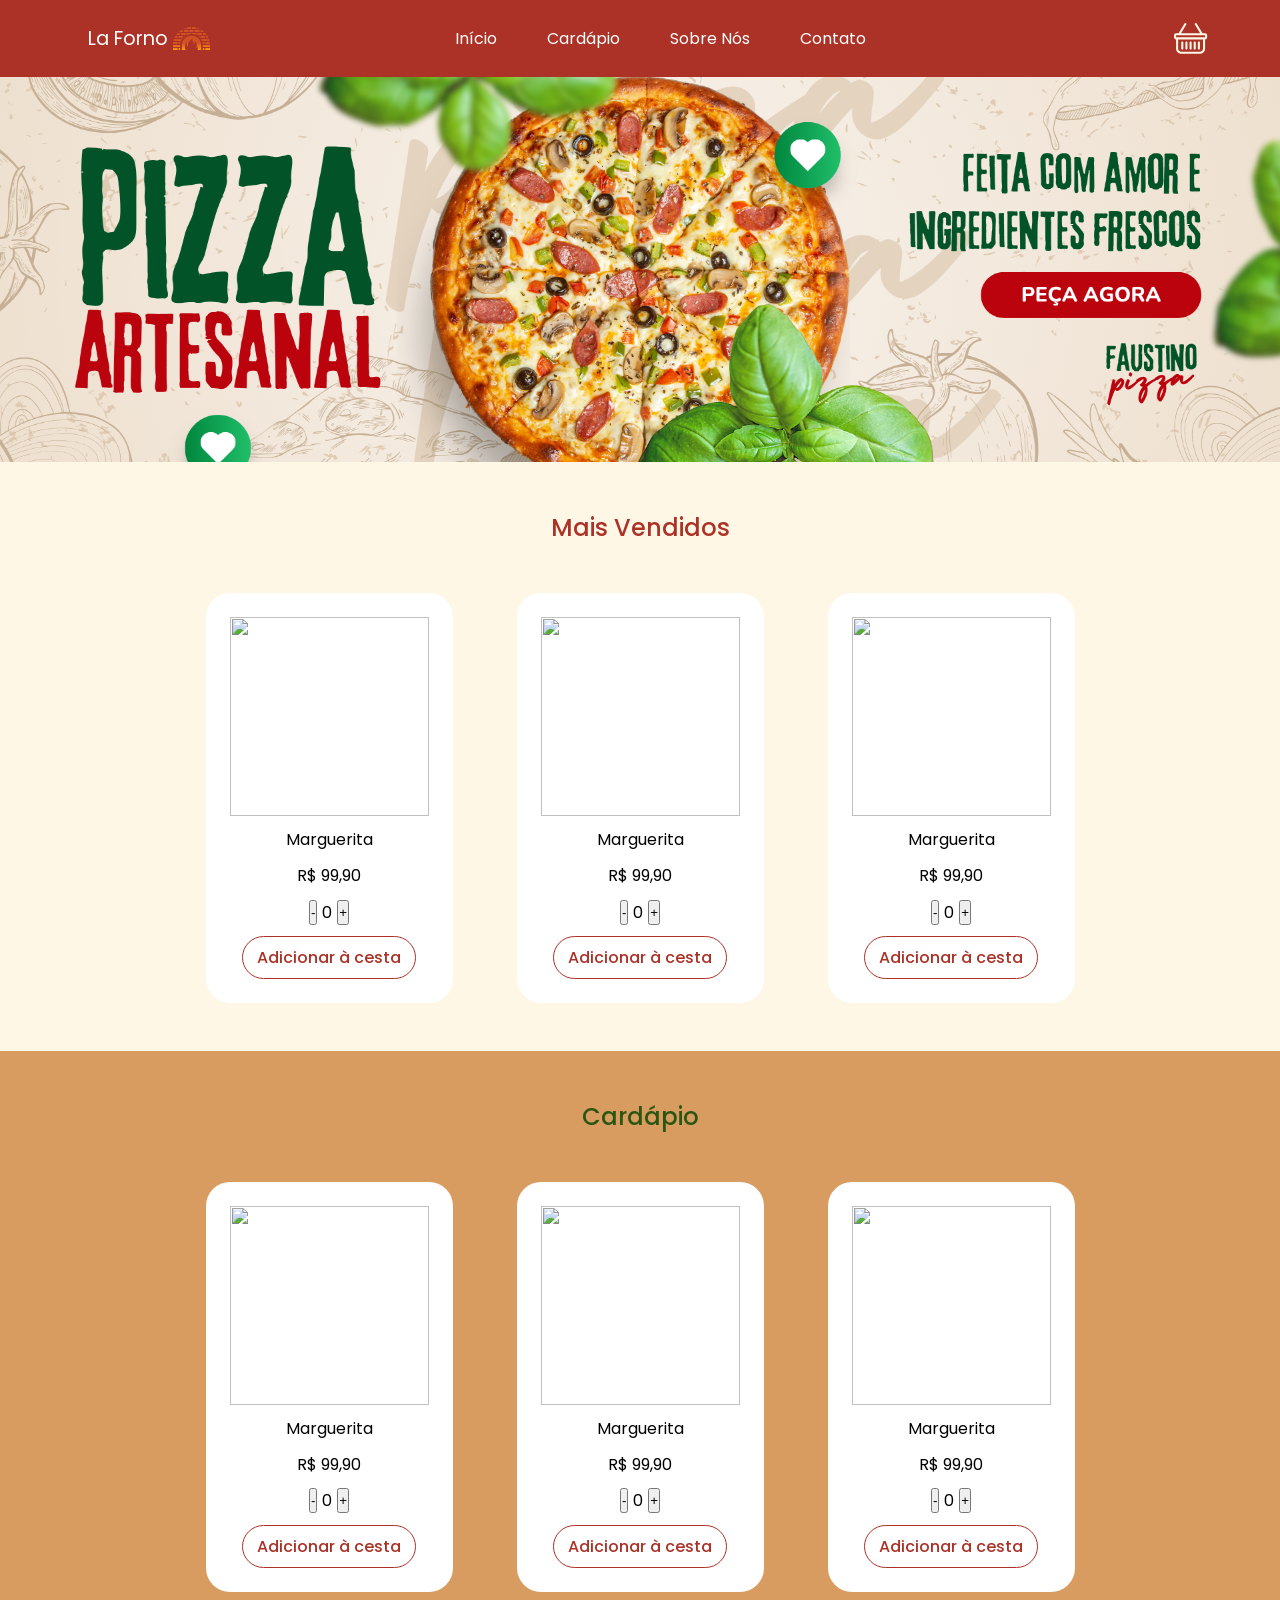
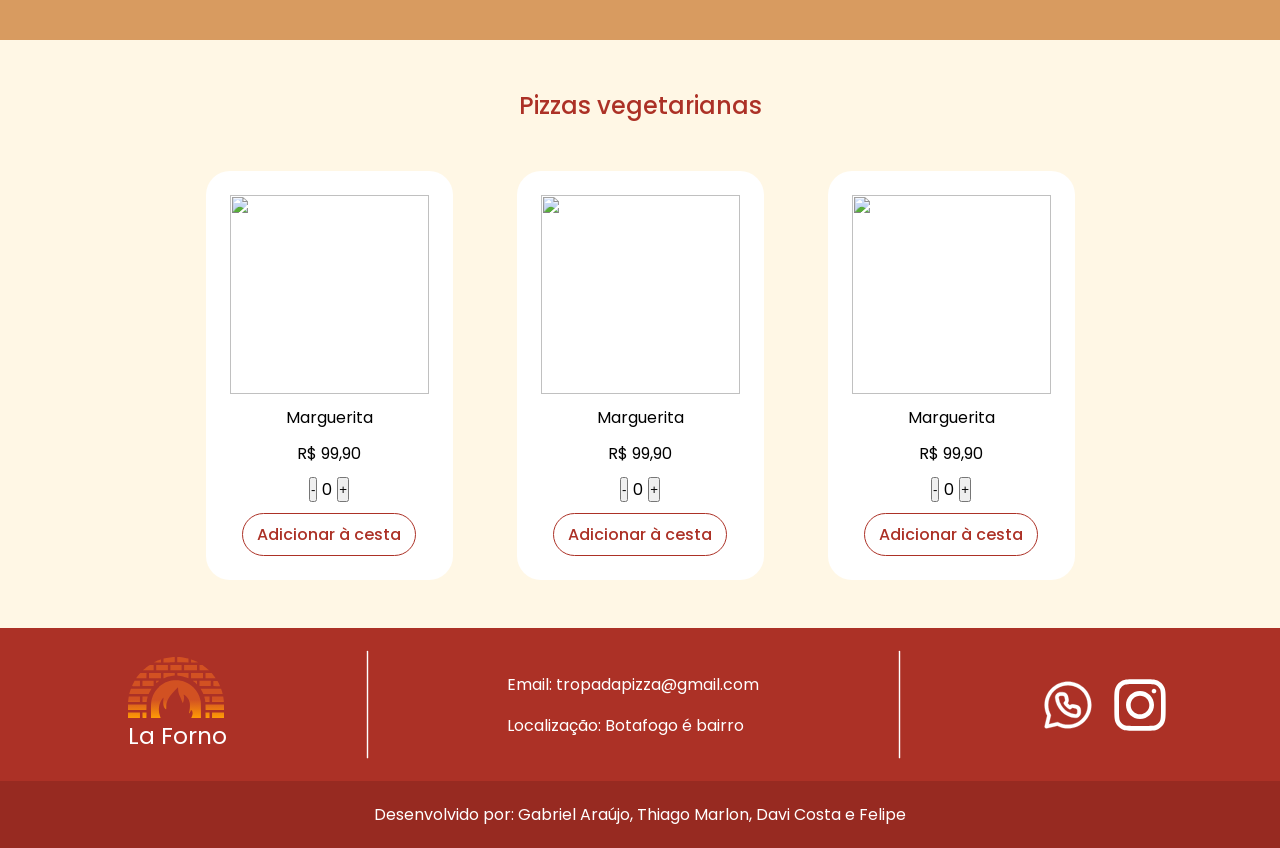
==== index.html @ f23b2d24 "Commit inicial" ====
<!DOCTYPE mais-vendidos__textohtml>
<html lang="pt-BR">
<head>
    <meta charset="UTF-8">
    <meta name="viewport" content="width=device-width, initial-scale=1.0">
    <link rel="stylesheet" href="styles/header.css">
    <link rel="shortcut icon" href="assets/Favicon.svg" type="image/x-icon">
    <title>La Forno</title>
</head>
<body>
    <header class="cabecalho">
        <div class="cabecalho__logo">
            <h1 class="cabecalho__logo__texto">La Forno</h1>
            <img class="cabecalho__logo__imagem" src="assets/forno 1 (Traced).svg" alt="">
        </div>
        <nav class="cabecalho__navbar">
            <ul class="cabecalho__navbar__lista">
                <li class="cabecalho__navbar__lista__item"><a href="https://maisqueumjogo.com.br/wp-content/uploads/2020/10/memebotafogo3.png">Início</a></li>
                <li class="cabecalho__navbar__lista__item"><a href="https://vascaino.net/wp-content/uploads/2025/05/loide-augusto-1024x563.jpg">Cardápio</a></li>
                <li class="cabecalho__navbar__lista__item"><a href="assets/w0fu52c6a8t61.jpg">Sobre Nós</a></li>
                <li class="cabecalho__navbar__lista__item"><a href="assets/w0fu52c6a8t61.jpg">Contato</a></li>
            </ul>
        </nav>
        <a class="cabecalho__carrinho" href="assets/w0fu52c6a8t61.jpg"><img src="assets/carrinho.svg" alt=""></a>
    </header>

    <section class="banner">
        <img src="assets/banner.svg" alt="">
    </section>

    <main class="mais-vendidos">
        <h2 class="mais-vendidos__texto">Mais Vendidos</h2>
        <div class="mais-vendidos__produtos">
            <div class="vendidos__produtos__card">
                <img class="vendidos__produtos__card__pizza" src="assets/pizzas/pizza_margueita.svg" alt="">
                <p>Marguerita</p>
                <p>R$ 99,90</p>
                <div class="vendidos__produtos__card__quantidade">
                    <button>-</button>
                    <p>0</p>
                    <button>+</button>
                </div>
                <a class="vendidos__produtos__card__link" href="assets/w0fu52c6a8t61.jpg">Adicionar à cesta</a>
            </div>
            <div class="vendidos__produtos__card">
                <img class="vendidos__produtos__card__pizza" src="assets/pizzas/pizza_margueita.svg" alt="">
                <p>Marguerita</p>
                <p>R$ 99,90</p>
                <div class="vendidos__produtos__card__quantidade">
                    <button>-</button>
                    <p>0</p>
                    <button>+</button>
                </div>
                <a class="vendidos__produtos__card__link" href="assets/w0fu52c6a8t61.jpg">Adicionar à cesta</a>
            </div>
            <div class="vendidos__produtos__card">
                <img class="vendidos__produtos__card__pizza" src="assets/pizzas/pizza_margueita.svg" alt="">
                <p>Marguerita</p>
                <p>R$ 99,90</p>
                <div class="vendidos__produtos__card__quantidade">
                    <button>-</button>
                    <p>0</p>
                    <button>+</button>
                </div>
                <a class="vendidos__produtos__card__link" href="https://vascaino.net/wp-content/uploads/2025/05/loide-augusto-1024x563.jpg">Adicionar à cesta</a>
            </div>
        </div>
    </main>

    <section class="mais-vendidos cardapio">
        <h2 class="mais-vendidos__texto cardapio__texto">Cardápio</h2>
        <div class="mais-vendidos__produtos">
            <div class="vendidos__produtos__card">
                <img class="vendidos__produtos__card__pizza" src="assets/pizzas/pizza_margueita.svg" alt="">
                <p>Marguerita</p>
                <p>R$ 99,90</p>
                <div class="vendidos__produtos__card__quantidade">
                    <button>-</button>
                    <p>0</p>
                    <button>+</button>
                </div>
                <a class="vendidos__produtos__card__link" href="assets/w0fu52c6a8t61.jpg">Adicionar à cesta</a>
            </div>
            <div class="vendidos__produtos__card">
                <img class="vendidos__produtos__card__pizza" src="assets/pizzas/pizza_margueita.svg" alt="">
                <p>Marguerita</p>
                <p>R$ 99,90</p>
                <div class="vendidos__produtos__card__quantidade">
                    <button>-</button>
                    <p>0</p>
                    <button>+</button>
                </div>
                <a class="vendidos__produtos__card__link" href="assets/w0fu52c6a8t61.jpg">Adicionar à cesta</a>
            </div>
            <div class="vendidos__produtos__card">
                <img class="vendidos__produtos__card__pizza" src="assets/pizzas/pizza_margueita.svg" alt="">
                <p>Marguerita</p>
                <p>R$ 99,90</p>
                <div class="vendidos__produtos__card__quantidade">
                    <button>-</button>
                    <p>0</p>
                    <button>+</button>
                </div>
                <a class="vendidos__produtos__card__link" href="assets/w0fu52c6a8t61.jpg">Adicionar à cesta</a>
            </div>
        </div>
    </section>

    <section class="mais-vendidos vegetariano">
        <h2 class="mais-vendidos__texto vegetariano__texto">Pizzas vegetarianas</h2>
        <div class="mais-vendidos__produtos">
            <div class="vendidos__produtos__card">
                <img class="vendidos__produtos__card__pizza" src="assets/pizzas/pizza_margueita.svg" alt="">
                <p>Marguerita</p>
                <p>R$ 99,90</p>
                <div class="vendidos__produtos__card__quantidade">
                    <button>-</button>
                    <p>0</p>
                    <button>+</button>
                </div>
                <a class="vendidos__produtos__card__link" href="assets/w0fu52c6a8t61.jpg">Adicionar à cesta</a>
            </div>
            <div class="vendidos__produtos__card">
                <img class="vendidos__produtos__card__pizza" src="assets/pizzas/pizza_margueita.svg" alt="">
                <p>Marguerita</p>
                <p>R$ 99,90</p>
                <div class="vendidos__produtos__card__quantidade">
                    <button>-</button>
                    <p>0</p>
                    <button>+</button>
                </div>
                <a class="vendidos__produtos__card__link" href="assets/w0fu52c6a8t61.jpg">Adicionar à cesta</a>
            </div>
            <div class="vendidos__produtos__card">
                <img class="vendidos__produtos__card__pizza" src="assets/pizzas/pizza_margueita.svg" alt="">
                <p>Marguerita</p>
                <p>R$ 99,90</p>
                <div class="vendidos__produtos__card__quantidade">
                    <button>-</button>
                    <p>0</p>
                    <button>+</button>
                </div>
                <a class="vendidos__produtos__card__link" href="assets/w0fu52c6a8t61.jpg">Adicionar à cesta</a>
            </div>
        </div>
    </section>

    <footer class="footer">
        <div class="footer_superior">
            <div class="footer_superior__logo">
                <img src="assets/forno 1 (Traced).svg" alt="">
                <p>La Forno</p>
            </div>

            <div class="line"><img src="assets/line-xl-svgrepo-com.svg" alt=""></div>

            <div class="footer__superior__informacoes">
                <p>Email: tropadapizza@gmail.com</p>
                <p>Localização: Botafogo é bairro</p>
            </div>

            <div class="line"><img src="assets/line-xl-svgrepo-com.svg" alt=""></div>

            <div class="footer__superior__contatos">
                <a href="assets/w0fu52c6a8t61.jpg"><img src="assets/whatsapp-svgrepo-com.svg" alt=""></a>
                <a href="#"><img src="assets/instagram-svgrepo-com.svg" alt=""></a>
            </div>
        </div>
        <div class="footer_infeior">
            <h3>Desenvolvido por: Gabriel Araújo, Thiago Marlon, Davi Costa e Felipe</h3>
        </div>
    </footer>

</body>
</html>
---- styles/header.css ----
@import url('https://fonts.googleapis.com/css2?family=Poppins:ital,wght@0,100;0,200;0,300;0,400;0,500;0,600;0,700;0,800;0,900;1,100;1,200;1,300;1,400;1,500;1,600;1,700;1,800;1,900&display=swap');

@import url(banner.css);
@import url(mais-vendidos.css);
@import url(cardapio.css);
@import url(footer.css);

* {
    padding: 0;
    margin: 0;
}

body {
    font-family: "Poppins", sans-serif
}

:root { 
    --vermelho-principal: #AC3126;
    --vermelho-secundario: #972A21;
    --bege-background_1: #FFF7E5;
    --bege_escuro-background_2: #D89B60;

    --texto-branco: #FFFFFF;
    --texto-preto: #222222;
    --texto-verde: #2B5611;

}

.cabecalho {
    background-color: var(--vermelho-principal);
    display: flex;
    gap: 50px;
    justify-content: space-between;
    width: auto ;
    padding: 0.5em;
}

.cabecalho__logo {
    display: flex;
    align-items: center;
    gap: 5px;
    padding: 1em;
    color: var(--texto-branco);
    margin-left: 4em;
}

.cabecalho__logo__texto {
    font-size: 1.2rem;
    font-weight: 400;
}

.cabecalho__navbar {
    display: flex;
    align-items: center;
}

.cabecalho__navbar__lista {
    display: flex;
    gap: 50px;
    list-style-type: none;
    margin-right: 5em;
}

.cabecalho__navbar__lista a{
    text-decoration: none;
    color: var(--texto-branco);
}

.cabecalho__logo__imagem {
    width: 2.3em;
}

.cabecalho__carrinho {
    margin-right: 4em;
    display: flex;
}

.cabecalho__carrinho img {
    width: 2.1em;
}
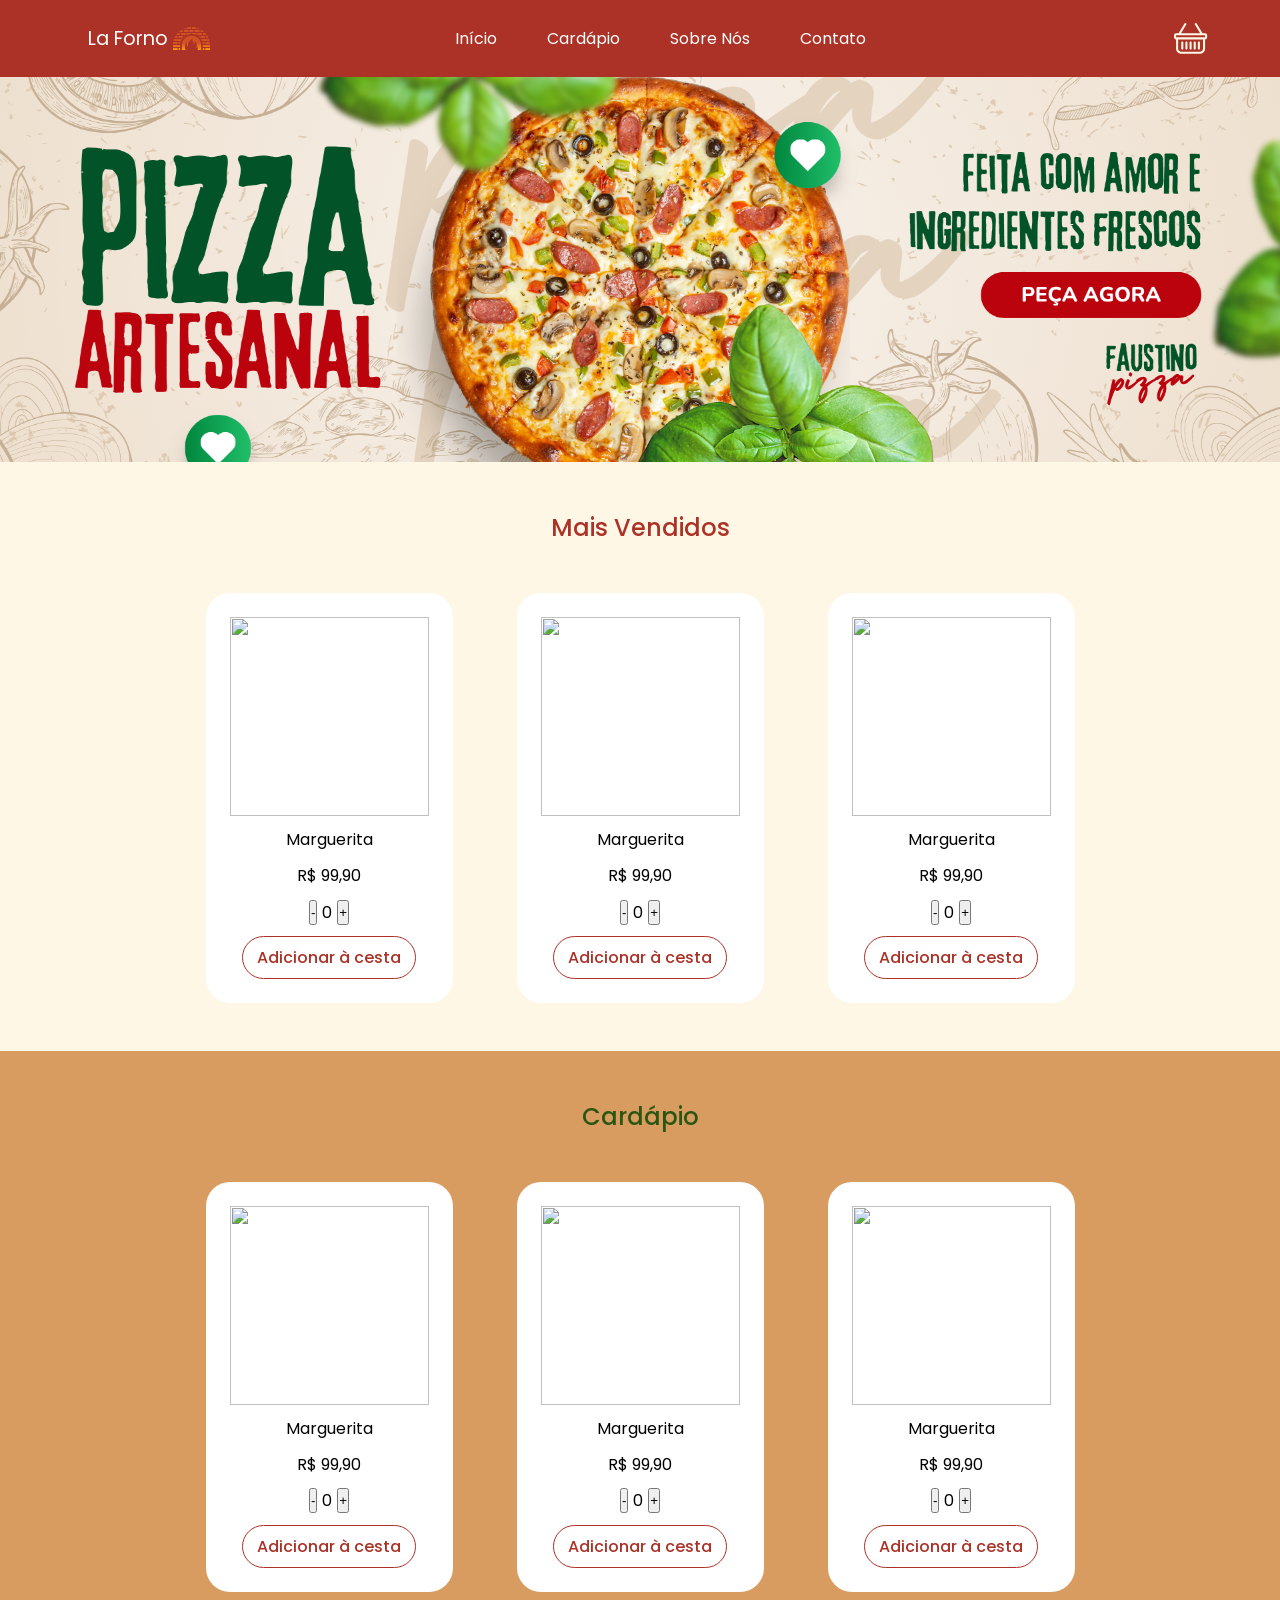
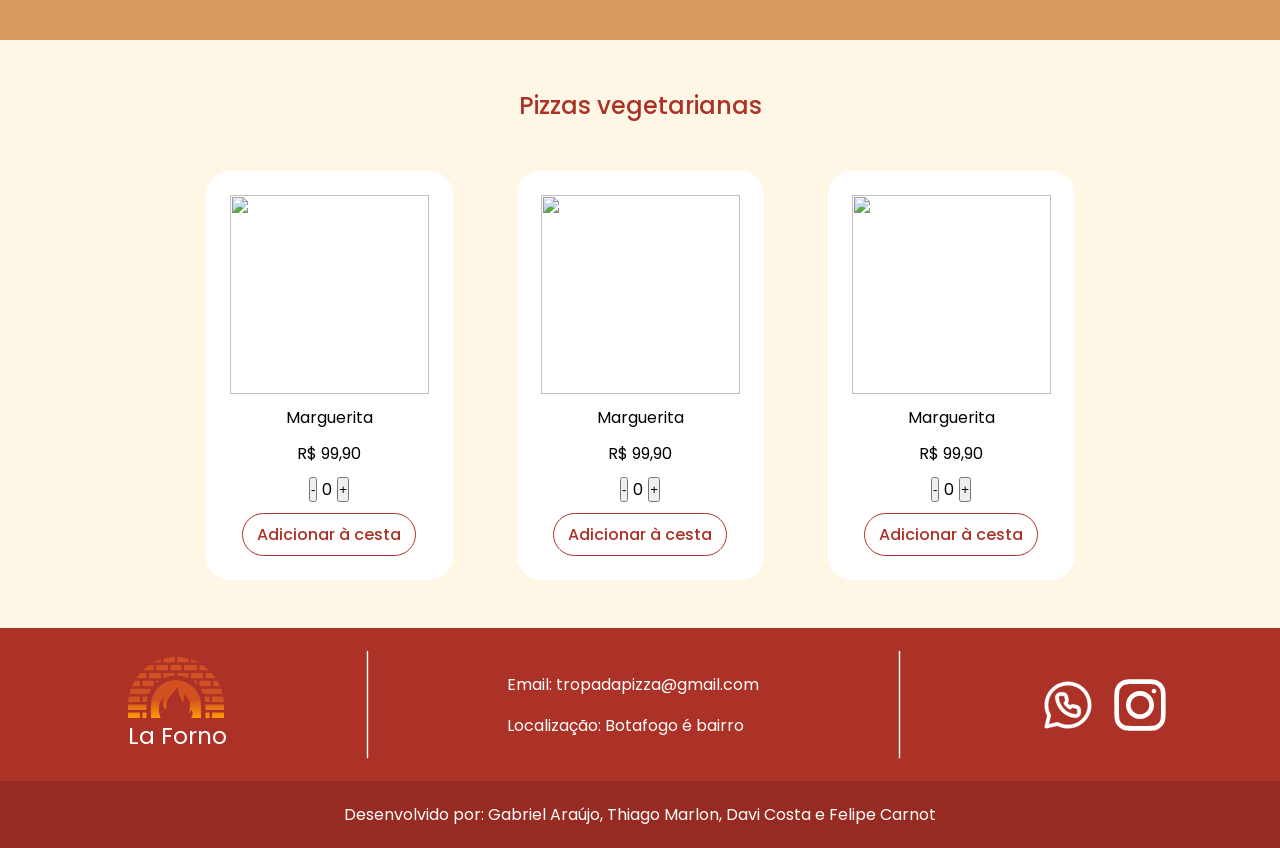
==== commit baa1b4de: "Pagina Contato finalizada e pagina Sobre Nos estruturada apenas html" ====
--- a/index.html
+++ b/index.html
@@ -16,9 +16,9 @@
         <nav class="cabecalho__navbar">
             <ul class="cabecalho__navbar__lista">
                 <li class="cabecalho__navbar__lista__item"><a href="https://maisqueumjogo.com.br/wp-content/uploads/2020/10/memebotafogo3.png">Início</a></li>
-                <li class="cabecalho__navbar__lista__item"><a href="https://vascaino.net/wp-content/uploads/2025/05/loide-augusto-1024x563.jpg">Cardápio</a></li>
-                <li class="cabecalho__navbar__lista__item"><a href="assets/w0fu52c6a8t61.jpg">Sobre Nós</a></li>
-                <li class="cabecalho__navbar__lista__item"><a href="assets/w0fu52c6a8t61.jpg">Contato</a></li>
+                <li class="cabecalho__navbar__lista__item"><a href="cardapio.html">Cardápio</a></li>
+                <li class="cabecalho__navbar__lista__item"><a href="sobre_nos.html">Sobre Nós</a></li>
+                <li class="cabecalho__navbar__lista__item"><a href="contato.html">Contato</a></li>
             </ul>
         </nav>
         <a class="cabecalho__carrinho" href="assets/w0fu52c6a8t61.jpg"><img src="assets/carrinho.svg" alt=""></a>
@@ -167,7 +167,7 @@
             </div>
         </div>
         <div class="footer_infeior">
-            <h3>Desenvolvido por: Gabriel Araújo, Thiago Marlon, Davi Costa e Felipe</h3>
+            <h3>Desenvolvido por: Gabriel Araújo, Thiago Marlon, Davi Costa e Felipe Carnot</h3>
         </div>
     </footer>
 
